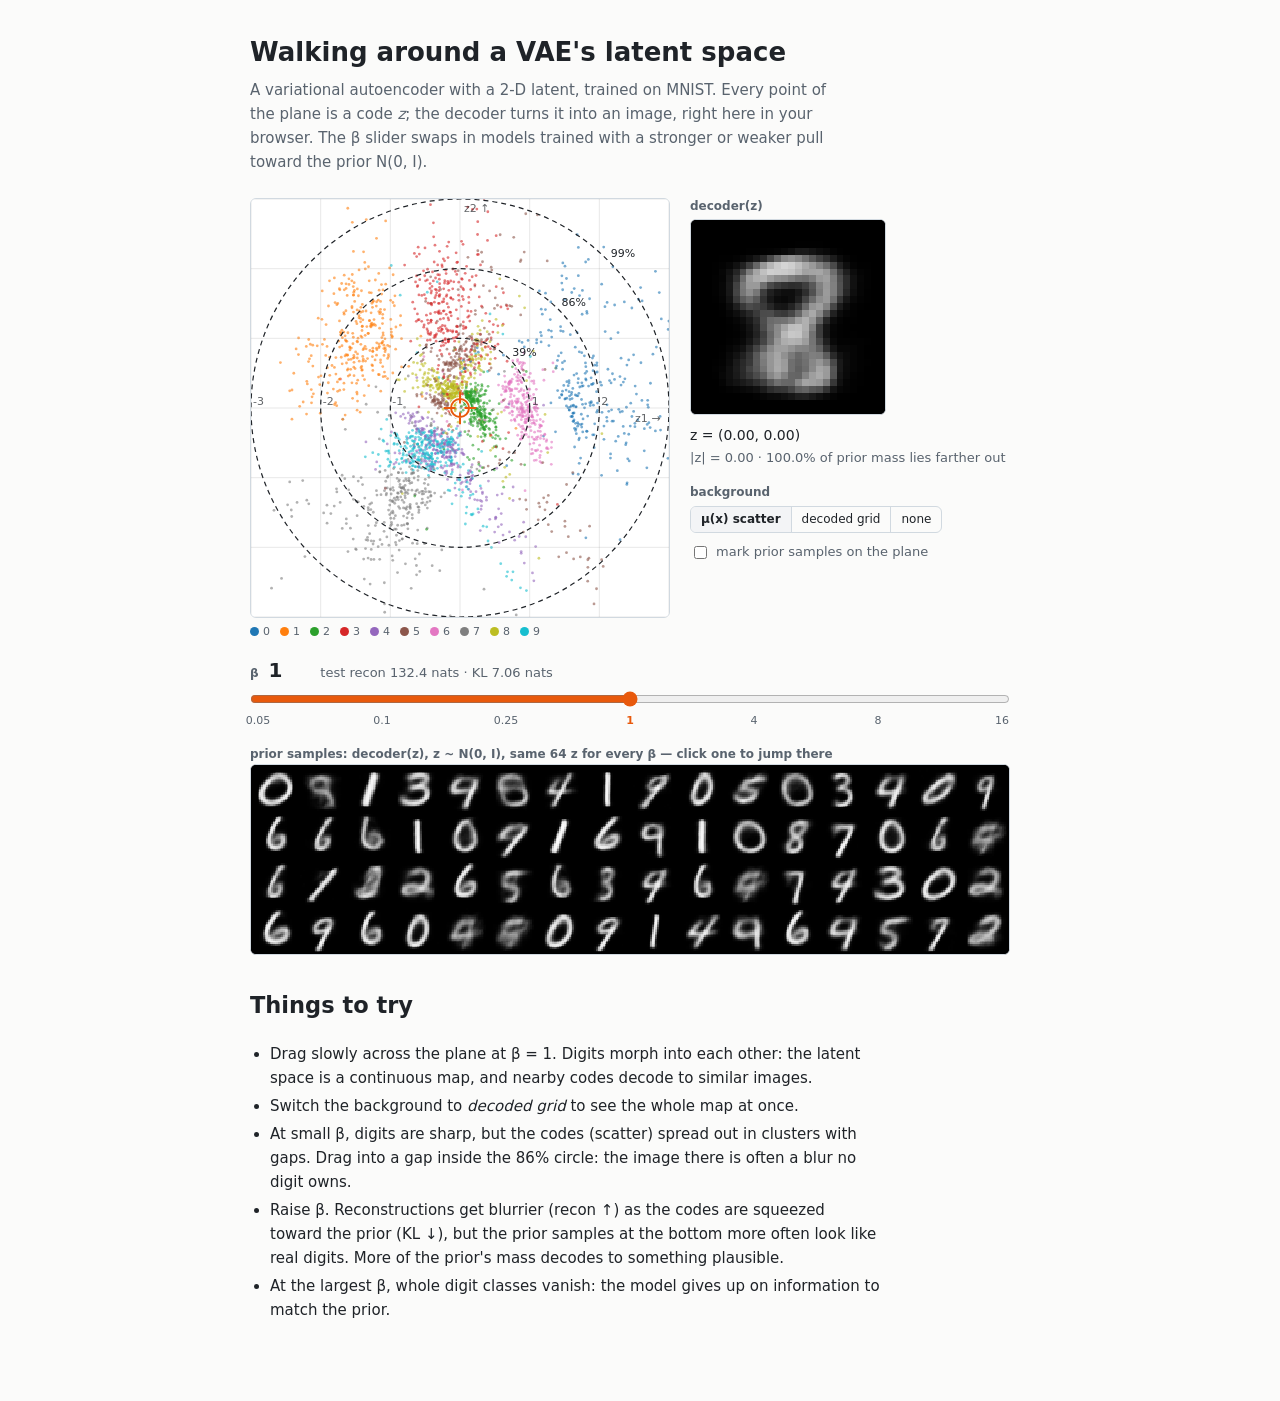
==== docs/index.html @ 3358f4ce "Add vae_demo package, latent-pad widget and static site - vae_demo/: model (optionally beta-conditio" ====
<!doctype html>
<html lang="en">
<head>
<meta charset="utf-8">
<meta name="viewport" content="width=device-width, initial-scale=1">
<title>VAE Latent Pad</title>
<link rel="stylesheet" href="latent_pad.css">
<style>
  /* The widget reads JupyterLab's theme variables; define them for the standalone page. */
  :root {
    --jp-ui-font-color1: #1f2328; --jp-ui-font-color2: #59636e;
    --jp-border-color1: #d1d9e0; --jp-layout-color0: #ffffff; --jp-layout-color2: #f3f4f6;
    --page-bg: #fbfbfa;
    color-scheme: light;
  }
  @media (prefers-color-scheme: dark) {
    :root:not([data-theme="light"]) {
      --jp-ui-font-color1: #e6e6e6; --jp-ui-font-color2: #a0a6ad;
      --jp-border-color1: #3a3f45; --jp-layout-color0: #17191c; --jp-layout-color2: #2a2e33;
      --page-bg: #111214;
      color-scheme: dark;
    }
  }
  :root[data-theme="dark"] {
    --jp-ui-font-color1: #e6e6e6; --jp-ui-font-color2: #a0a6ad;
    --jp-border-color1: #3a3f45; --jp-layout-color0: #17191c; --jp-layout-color2: #2a2e33;
    --page-bg: #111214;
    color-scheme: dark;
  }
  body {
    margin: 0; background: var(--page-bg); color: var(--jp-ui-font-color1);
    font: 15px/1.6 system-ui, -apple-system, "Segoe UI", sans-serif;
  }
  main { max-width: 780px; margin: 0 auto; padding: 32px 16px 64px; }
  h1 { font-size: 26px; margin: 0 0 4px; }
  .lede { color: var(--jp-ui-font-color2); margin: 0 0 24px; max-width: 62ch; }
  ul { padding-left: 20px; max-width: 64ch; }
  li { margin: 4px 0; }
  #pad { margin: 8px 0 32px; min-height: 420px; }
  code { font-size: 0.92em; }
</style>
</head>
<body>
<main>
  <h1>Walking around a VAE's latent space</h1>
  <p class="lede">A variational autoencoder with a 2-D latent, trained on MNIST. Every point
    of the plane is a code <i>z</i>; the decoder turns it into an image, right here in your browser.
    The β slider swaps in models trained with a stronger or weaker pull toward the prior N(0, I).</p>

  <div id="pad">Loading model…</div>

  <h2>Things to try</h2>
  <ul>
    <li>Drag slowly across the plane at β = 1. Digits morph into each other: the latent space is a
      continuous map, and nearby codes decode to similar images.</li>
    <li>Switch the background to <i>decoded grid</i> to see the whole map at once.</li>
    <li>At small β, digits are sharp, but the codes (scatter) spread out in clusters with gaps.
      Drag into a gap inside the 86% circle: the image there is often a blur no digit owns.</li>
    <li>Raise β. Reconstructions get blurrier (recon ↑) as the codes are squeezed toward the prior
      (KL ↓), but the prior samples at the bottom more often look like real digits. More of the
      prior's mass decodes to something plausible.</li>
    <li>At the largest β, whole digit classes vanish: the model gives up on information to match the prior.</li>
  </ul>
</main>
<script type="module">
  import { mount, urlSource } from "./latent_pad.js";
  const el = document.getElementById("pad");
  mount(el, urlSource("./bundle/"), { beta: 1 }).catch((err) => {
    el.textContent = "Could not load the model: " + err.message;
  });
</script>
</body>
</html>
---- docs/latent_pad.css ----
.lp-root {
  --lp-fg: var(--jp-ui-font-color1, #1f2328);
  --lp-muted-fg: var(--jp-ui-font-color2, #59636e);
  --lp-border: var(--jp-border-color1, #d1d9e0);
  --lp-pad-bg: var(--jp-layout-color0, #ffffff);
  --lp-surface: var(--jp-layout-color2, #f3f4f6);
  --lp-grid: rgba(127, 127, 127, 0.18);
  --lp-accent: #e8590c;
  color: var(--lp-fg);
  font: 13px/1.45 system-ui, -apple-system, "Segoe UI", sans-serif;
  max-width: 760px;
  box-sizing: border-box;
}
.lp-root *, .lp-root *::before, .lp-root *::after { box-sizing: border-box; }

.lp-main { display: flex; gap: 20px; flex-wrap: wrap; align-items: flex-start; }
.lp-left { flex: 1 1 320px; max-width: 440px; min-width: 0; }
.lp-right { flex: 1 1 220px; display: flex; flex-direction: column; gap: 4px; min-width: 0; }

.lp-pad {
  display: block; width: 100%; aspect-ratio: 1; touch-action: none; cursor: crosshair;
  border: 1px solid var(--lp-border); border-radius: 6px; background: var(--lp-pad-bg);
}
.lp-pad:focus-visible { outline: 2px solid var(--lp-accent); outline-offset: 2px; }

.lp-out {
  width: 196px; height: 196px; image-rendering: pixelated; background: #000;
  border-radius: 6px; border: 1px solid var(--lp-border);
}
.lp-prior {
  display: block; width: 100%; image-rendering: pixelated; background: #000;
  border-radius: 6px; border: 1px solid var(--lp-border); cursor: pointer;
}

.lp-label { font-size: 12px; font-weight: 600; color: var(--lp-muted-fg); }
.lp-gap { margin-top: 12px; }
.lp-muted { color: var(--lp-muted-fg); }
.lp-z { font-variant-numeric: tabular-nums; font-size: 14px; margin-top: 6px; }

.lp-legend { display: flex; flex-wrap: wrap; gap: 4px 10px; margin-top: 6px; font-size: 11px; color: var(--lp-muted-fg); }
.lp-legend span { display: inline-flex; align-items: center; gap: 4px; }
.lp-legend i { display: inline-block; width: 9px; height: 9px; border-radius: 50%; }

.lp-seg { display: inline-flex; border: 1px solid var(--lp-border); border-radius: 6px; overflow: hidden; align-self: flex-start; }
.lp-seg button {
  font: inherit; font-size: 12px; padding: 4px 10px; border: 0; background: transparent;
  color: var(--lp-fg); cursor: pointer;
}
.lp-seg button + button { border-left: 1px solid var(--lp-border); }
.lp-seg button.lp-on { background: var(--lp-surface); font-weight: 600; }
.lp-check { display: flex; align-items: center; gap: 6px; margin-top: 6px; color: var(--lp-muted-fg); cursor: pointer; }

.lp-beta { margin-top: 16px; }
.lp-beta-head { display: flex; align-items: baseline; gap: 10px; flex-wrap: wrap; }
.lp-beta-value { font-size: 20px; font-weight: 600; font-variant-numeric: tabular-nums; min-width: 3ch; }
.lp-slider { width: 100%; margin: 6px 0 0; accent-color: var(--lp-accent); }
.lp-ticks { position: relative; height: 22px; margin: 0 8px; }
.lp-ticks button {
  position: absolute; transform: translateX(-50%); font: inherit; font-size: 11px; padding: 1px 3px;
  border: 0; background: none; color: var(--lp-muted-fg); cursor: pointer; font-variant-numeric: tabular-nums;
}
.lp-ticks button.lp-on { color: var(--lp-accent); font-weight: 700; }

.lp-status { color: #c92a2a; font-size: 12px; min-height: 0; }
.lp-status:empty { display: none; }
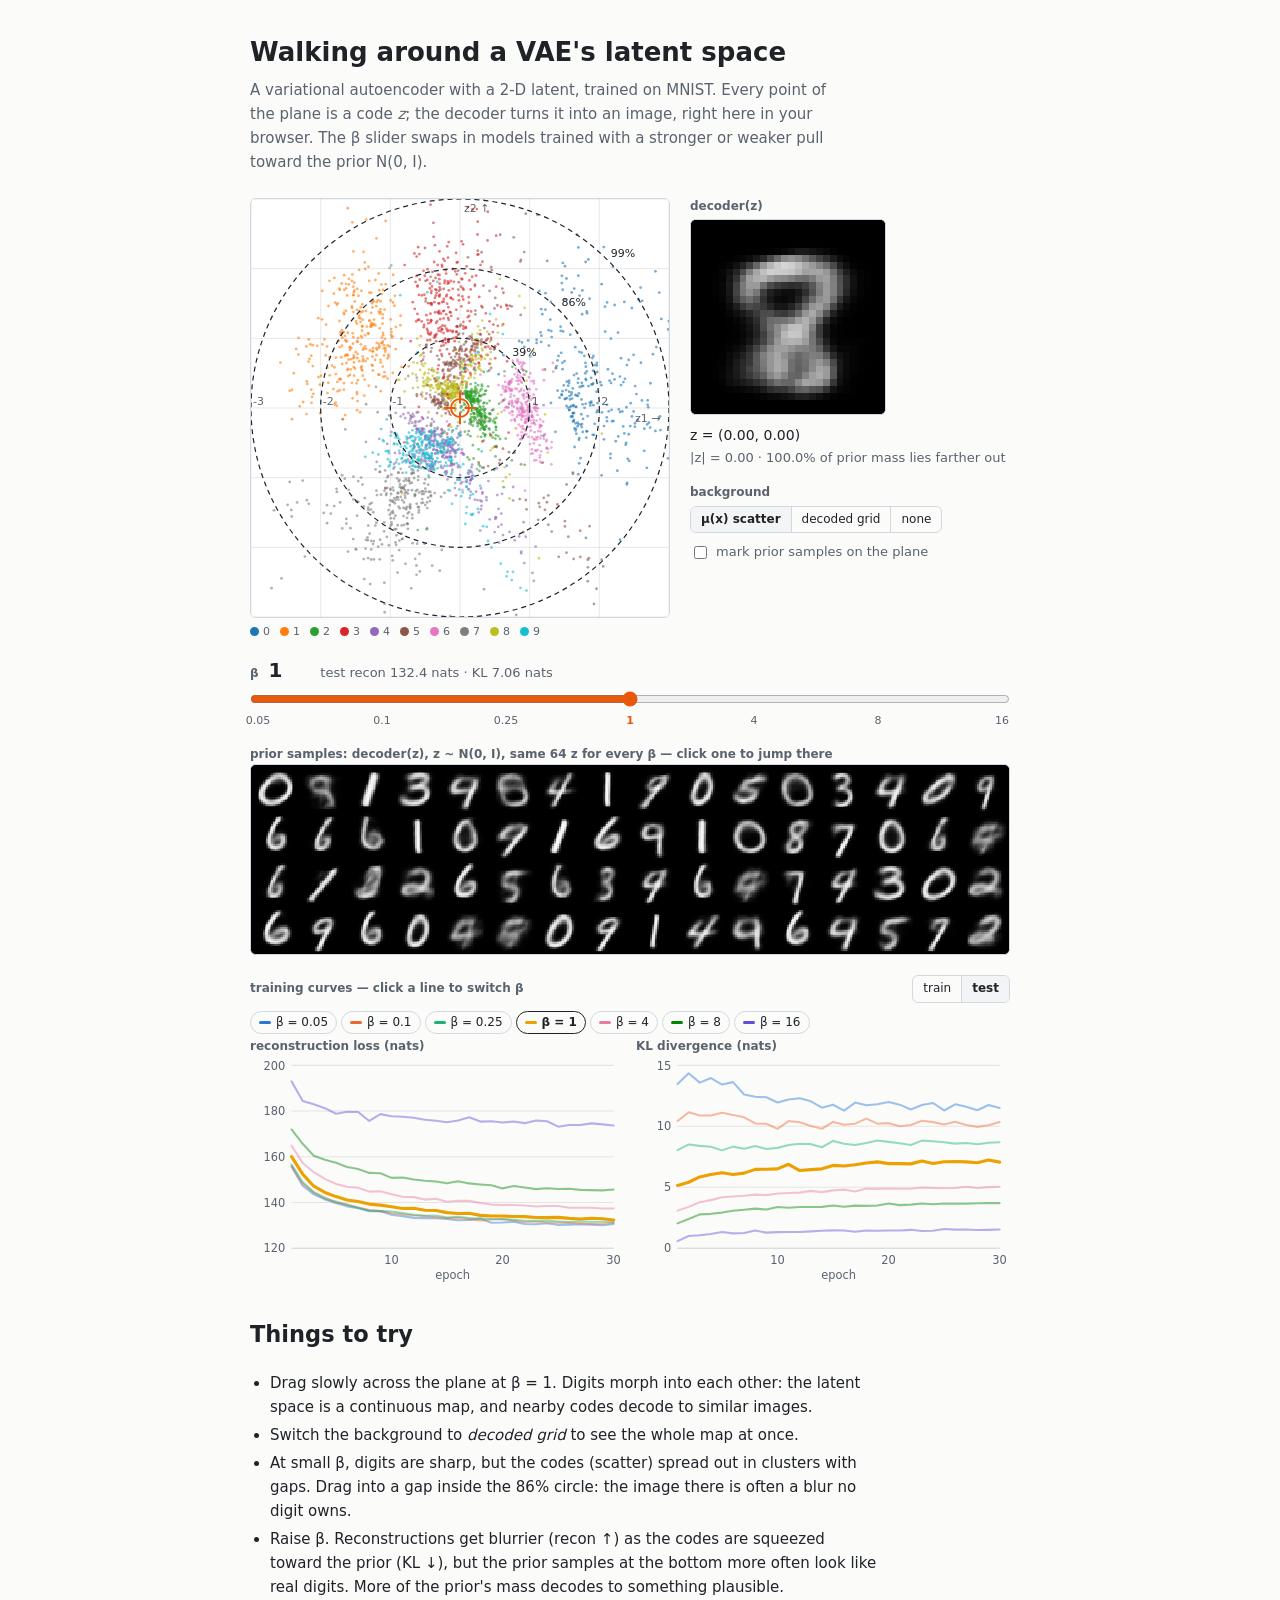
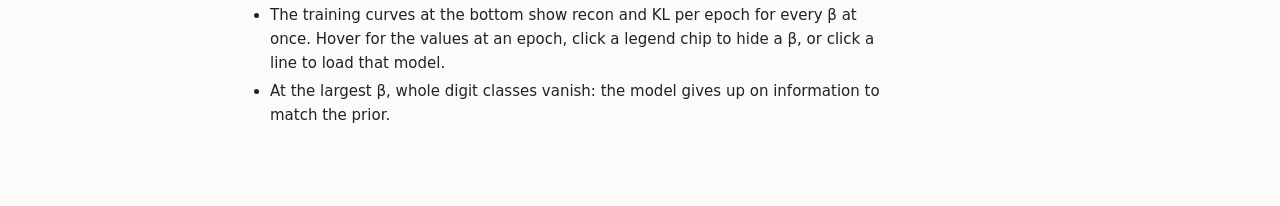
==== commit bddc6069: "feat: added loss curve for all runs" ====
--- a/docs/index.html
+++ b/docs/index.html
@@ -59,6 +59,8 @@
     <li>Raise β. Reconstructions get blurrier (recon ↑) as the codes are squeezed toward the prior
       (KL ↓), but the prior samples at the bottom more often look like real digits. More of the
       prior's mass decodes to something plausible.</li>
+    <li>The training curves at the bottom show recon and KL per epoch for every β at once. Hover for
+      the values at an epoch, click a legend chip to hide a β, or click a line to load that model.</li>
     <li>At the largest β, whole digit classes vanish: the model gives up on information to match the prior.</li>
   </ul>
 </main>
--- a/docs/latent_pad.css
+++ b/docs/latent_pad.css
@@ -61,5 +61,37 @@
 }
 .lp-ticks button.lp-on { color: var(--lp-accent); font-weight: 700; }
 
+.lp-curves { position: relative; margin-top: 20px; }
+.lp-curves-head { display: flex; align-items: center; justify-content: space-between; gap: 10px; flex-wrap: wrap; }
+.lp-curve-legend { display: flex; flex-wrap: wrap; gap: 4px; margin: 8px 0 4px; }
+.lp-curve-legend button {
+  display: inline-flex; align-items: center; gap: 5px; font: inherit; font-size: 12px; padding: 2px 8px;
+  border: 1px solid var(--lp-border); border-radius: 999px; background: transparent; color: var(--lp-fg);
+  cursor: pointer; font-variant-numeric: tabular-nums;
+}
+.lp-curve-legend button.lp-on { font-weight: 700; border-color: var(--lp-fg); }
+.lp-curve-legend button.lp-off { color: var(--lp-muted-fg); text-decoration: line-through; }
+.lp-curve-legend button.lp-off i { opacity: 0.25; }
+.lp-curve-legend i, .lp-tip i { display: inline-block; width: 12px; height: 3px; border-radius: 2px; }
+.lp-charts { display: flex; flex-wrap: wrap; gap: 12px; }
+.lp-fig { flex: 1 1 280px; margin: 0; min-width: 0; }
+.lp-chart { display: block; width: 100%; height: auto; cursor: crosshair; touch-action: pan-y; }
+.lp-chart text { fill: var(--lp-muted-fg); font-size: 11px; font-variant-numeric: tabular-nums; }
+.lp-chart .lp-grid { stroke: var(--lp-grid); stroke-width: 1; }
+.lp-chart .lp-axis { stroke: var(--lp-border); stroke-width: 1; }
+.lp-chart .lp-cross { stroke: var(--lp-muted-fg); stroke-width: 1; stroke-dasharray: 3 3; }
+.lp-chart .lp-dot { stroke: var(--lp-pad-bg); stroke-width: 2; }
+.lp-tip {
+  display: none; position: absolute; z-index: 2; pointer-events: none; padding: 6px 8px;
+  background: var(--lp-pad-bg); border: 1px solid var(--lp-border); border-radius: 6px;
+  box-shadow: 0 2px 8px rgba(0, 0, 0, 0.15); font-size: 12px; white-space: nowrap;
+}
+.lp-tip table { border-collapse: collapse; margin-top: 2px; }
+.lp-tip th { font-weight: 600; color: var(--lp-muted-fg); text-align: right; padding: 0 0 0 10px; }
+.lp-tip td { padding: 1px 0 1px 10px; text-align: right; font-weight: 600; font-variant-numeric: tabular-nums; }
+.lp-tip td:first-child { padding-left: 0; text-align: left; font-weight: 400; color: var(--lp-muted-fg); }
+.lp-tip td:first-child i { margin-right: 6px; vertical-align: middle; }
+.lp-tip tr.lp-on td:first-child { color: var(--lp-fg); font-weight: 700; }
+
 .lp-status { color: #c92a2a; font-size: 12px; min-height: 0; }
 .lp-status:empty { display: none; }
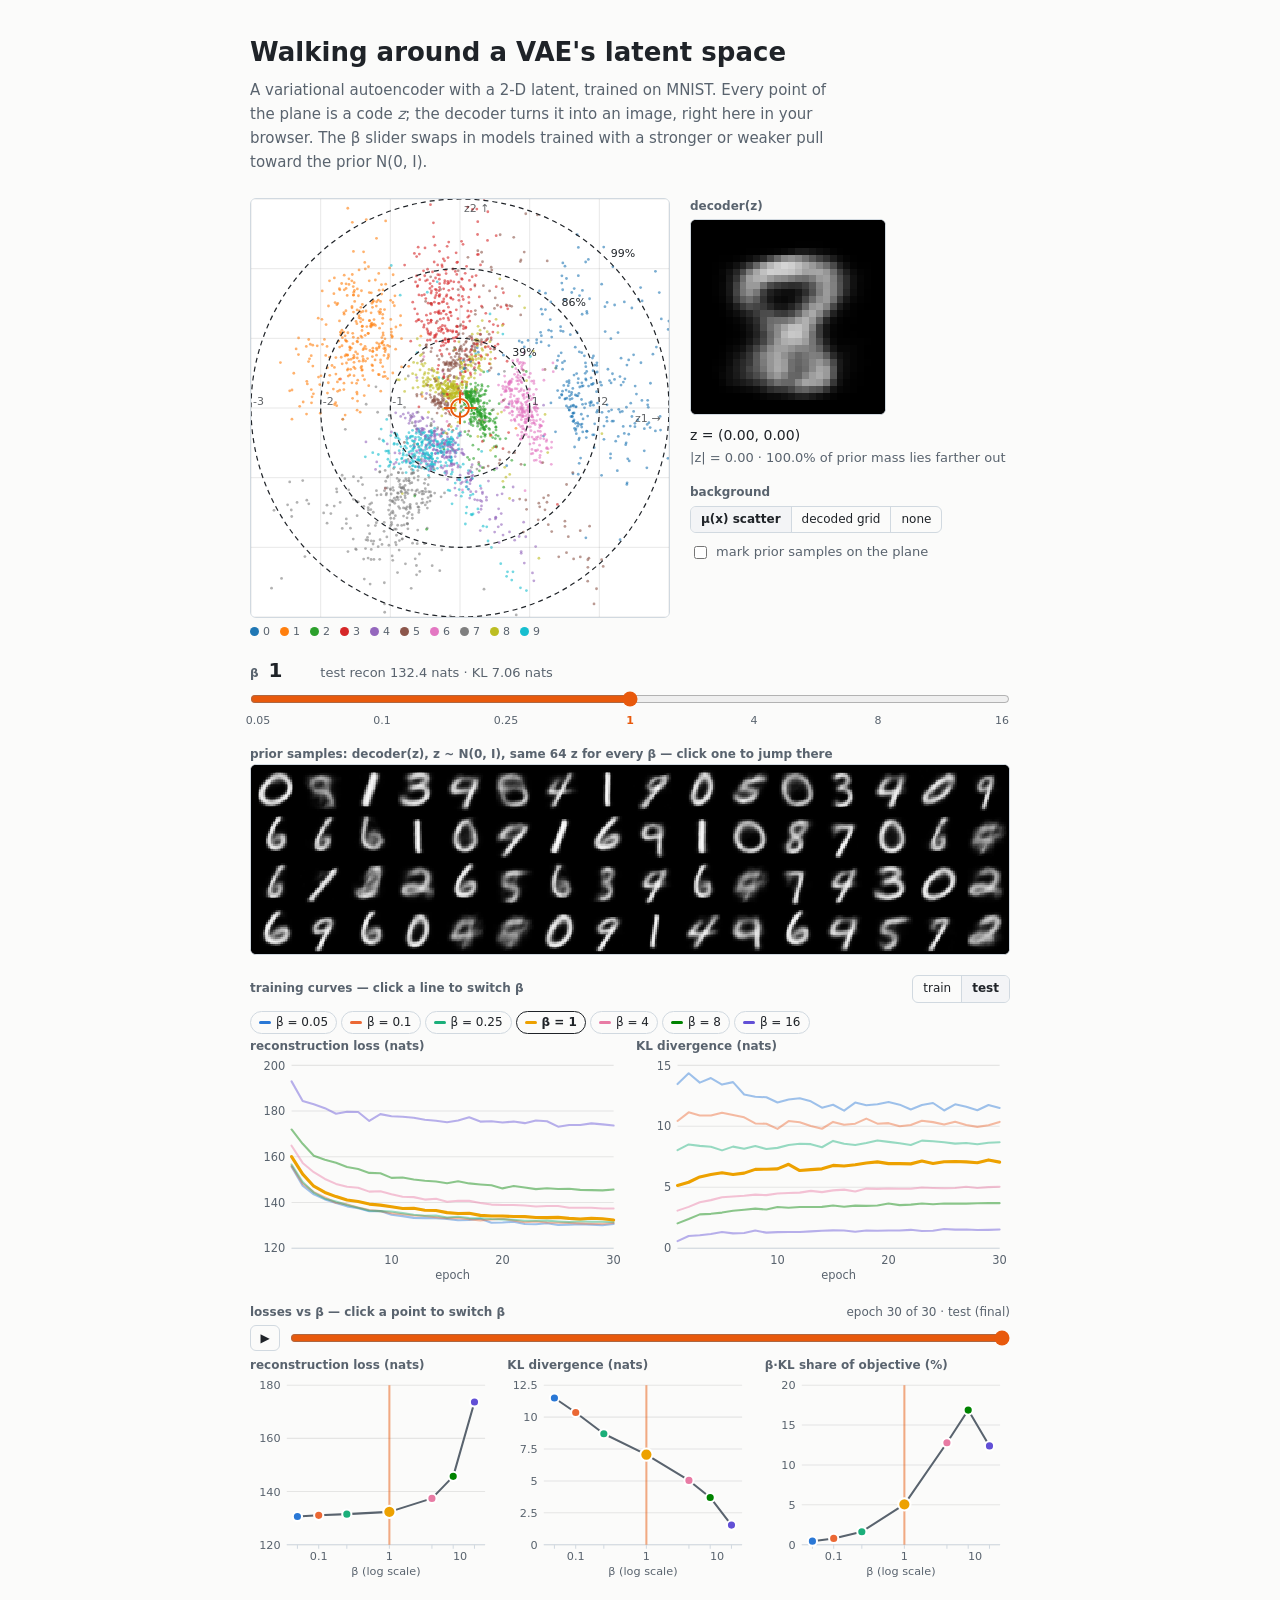
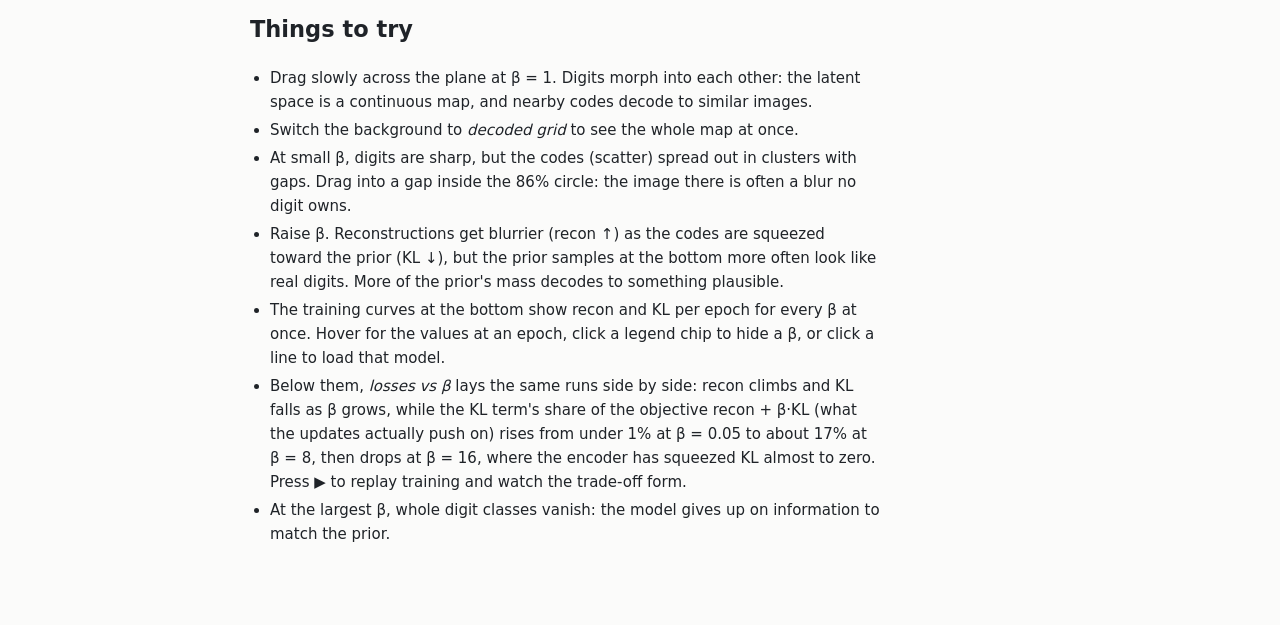
==== commit 51643a06: "feat: added losses v.s. beta visualization" ====
--- a/docs/index.html
+++ b/docs/index.html
@@ -61,6 +61,10 @@
       prior's mass decodes to something plausible.</li>
     <li>The training curves at the bottom show recon and KL per epoch for every β at once. Hover for
       the values at an epoch, click a legend chip to hide a β, or click a line to load that model.</li>
+    <li>Below them, <i>losses vs β</i> lays the same runs side by side: recon climbs and KL falls as β
+      grows, while the KL term's share of the objective recon + β·KL (what the updates actually push on)
+      rises from under 1% at β = 0.05 to about 17% at β = 8, then drops at β = 16, where the encoder has
+      squeezed KL almost to zero. Press ▶ to replay training and watch the trade-off form.</li>
     <li>At the largest β, whole digit classes vanish: the model gives up on information to match the prior.</li>
   </ul>
 </main>
--- a/docs/latent_pad.css
+++ b/docs/latent_pad.css
@@ -81,6 +81,19 @@
 .lp-chart .lp-axis { stroke: var(--lp-border); stroke-width: 1; }
 .lp-chart .lp-cross { stroke: var(--lp-muted-fg); stroke-width: 1; stroke-dasharray: 3 3; }
 .lp-chart .lp-dot { stroke: var(--lp-pad-bg); stroke-width: 2; }
+.lp-fig-sm { flex: 1 1 200px; max-width: 380px; }
+.lp-bhead { margin-top: 20px; }
+.lp-bcap { font-size: 12px; font-variant-numeric: tabular-nums; }
+.lp-bctl { display: flex; align-items: center; gap: 10px; margin: 4px 0 6px; }
+.lp-bctl .lp-slider { margin: 0; }
+.lp-play {
+  flex: none; width: 30px; height: 26px; font: inherit; font-size: 12px; line-height: 1; padding: 0;
+  border: 1px solid var(--lp-border); border-radius: 6px; background: transparent; color: var(--lp-fg); cursor: pointer;
+}
+.lp-play:hover { background: var(--lp-surface); }
+.lp-chart .lp-bline { stroke: var(--lp-muted-fg); stroke-width: 2; stroke-linejoin: round; }
+.lp-chart .lp-ghost { stroke: var(--lp-muted-fg); stroke-width: 1.5; stroke-dasharray: 4 3; opacity: 0.6; }
+.lp-chart .lp-curmark { stroke: var(--lp-accent); stroke-width: 2; opacity: 0.5; }
 .lp-tip {
   display: none; position: absolute; z-index: 2; pointer-events: none; padding: 6px 8px;
   background: var(--lp-pad-bg); border: 1px solid var(--lp-border); border-radius: 6px;
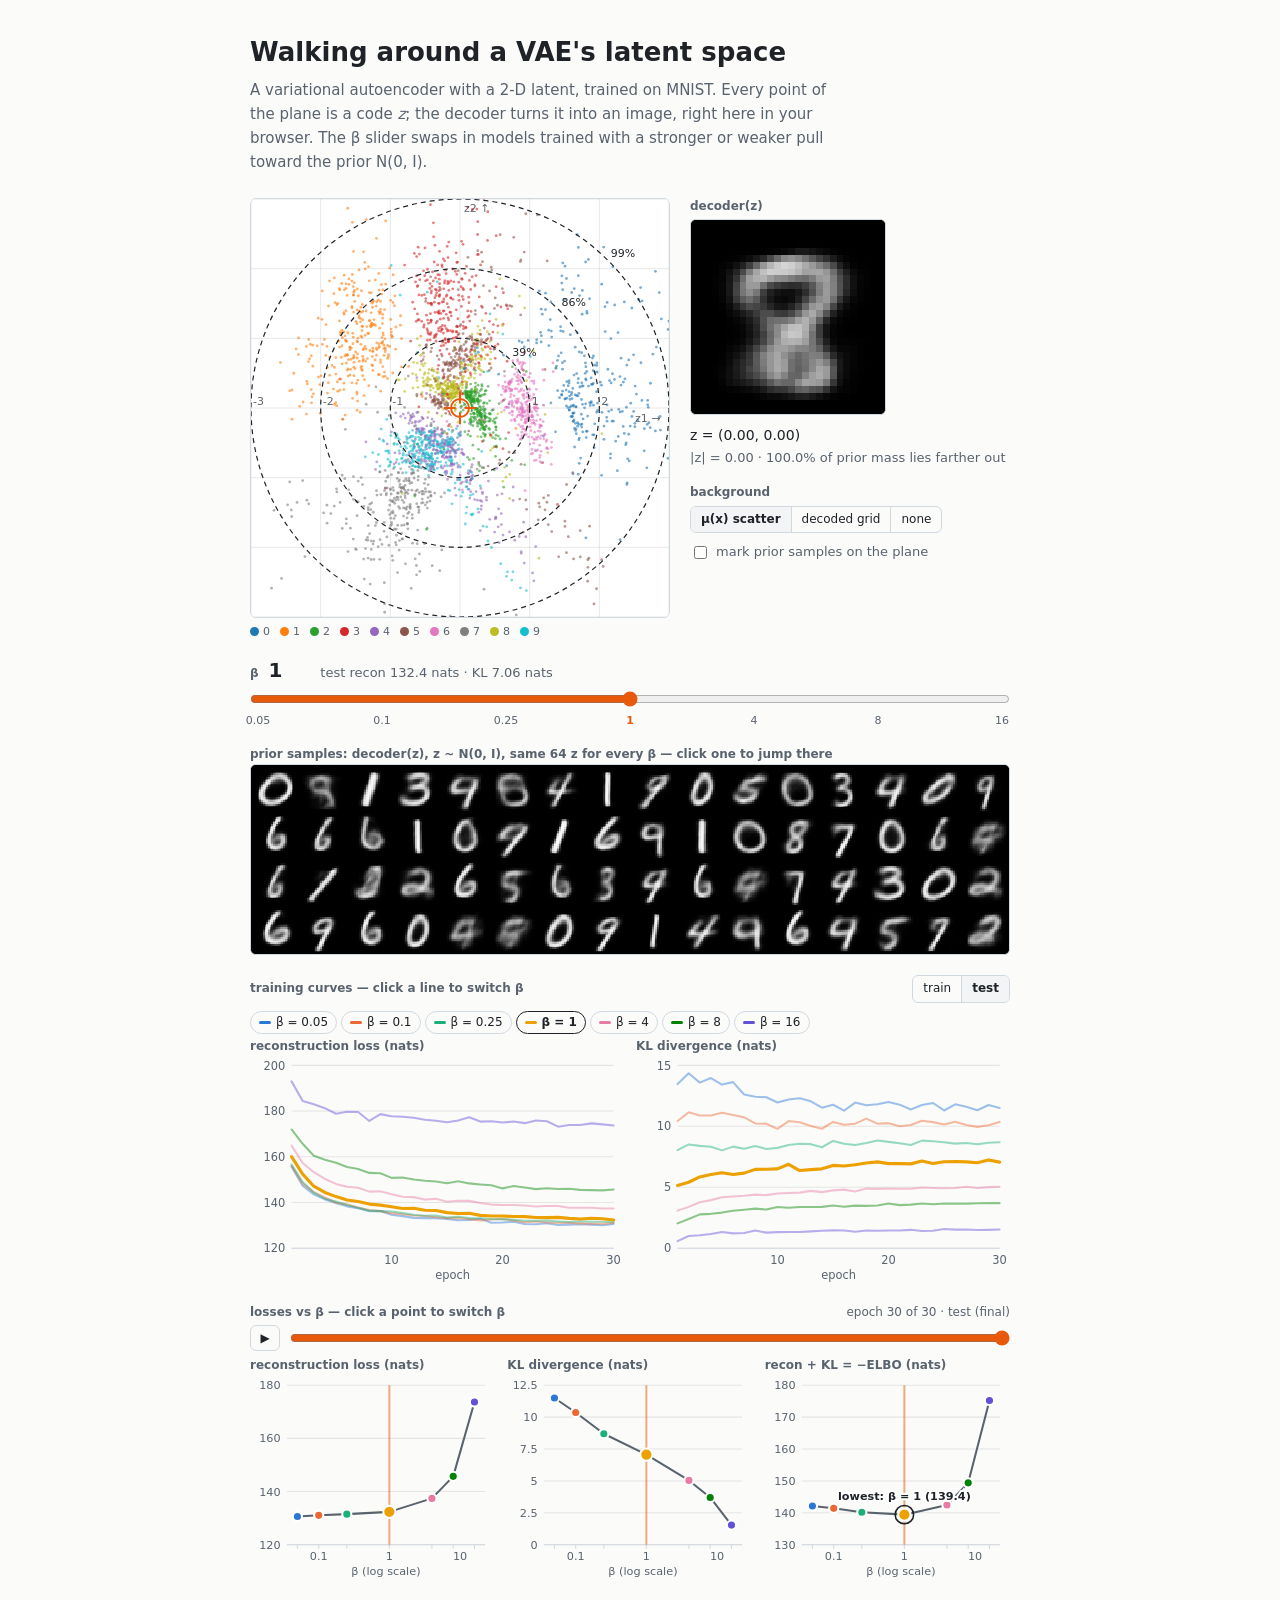
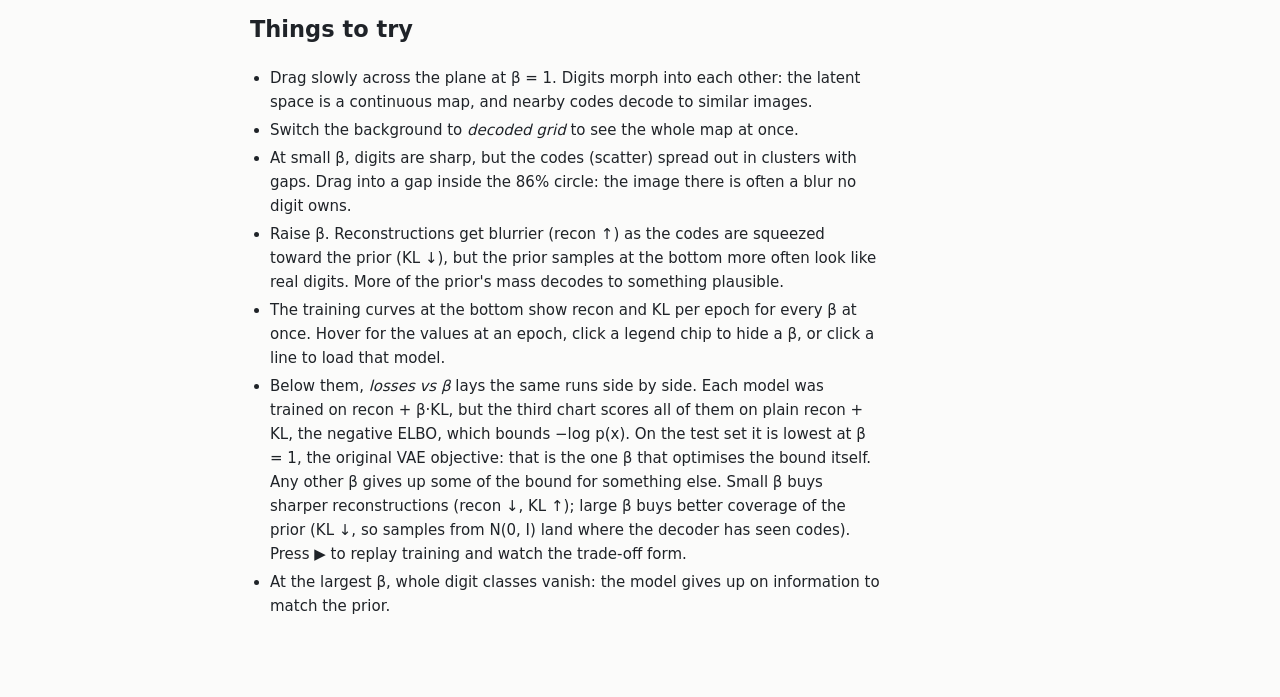
==== commit 01228f68: "feat: change part of visualization to total loss vs beta" ====
--- a/docs/index.html
+++ b/docs/index.html
@@ -61,10 +61,13 @@
       prior's mass decodes to something plausible.</li>
     <li>The training curves at the bottom show recon and KL per epoch for every β at once. Hover for
       the values at an epoch, click a legend chip to hide a β, or click a line to load that model.</li>
-    <li>Below them, <i>losses vs β</i> lays the same runs side by side: recon climbs and KL falls as β
-      grows, while the KL term's share of the objective recon + β·KL (what the updates actually push on)
-      rises from under 1% at β = 0.05 to about 17% at β = 8, then drops at β = 16, where the encoder has
-      squeezed KL almost to zero. Press ▶ to replay training and watch the trade-off form.</li>
+    <li>Below them, <i>losses vs β</i> lays the same runs side by side. Each model was trained on
+      recon + β·KL, but the third chart scores all of them on plain recon + KL, the negative ELBO,
+      which bounds −log p(x). On the test set it is lowest at β = 1, the original VAE objective:
+      that is the one β that optimises the bound itself. Any other β gives up some of the bound for
+      something else. Small β buys sharper reconstructions (recon ↓, KL ↑); large β buys better
+      coverage of the prior (KL ↓, so samples from N(0, I) land where the decoder has seen codes).
+      Press ▶ to replay training and watch the trade-off form.</li>
     <li>At the largest β, whole digit classes vanish: the model gives up on information to match the prior.</li>
   </ul>
 </main>
--- a/docs/latent_pad.css
+++ b/docs/latent_pad.css
@@ -93,6 +93,10 @@
 .lp-play:hover { background: var(--lp-surface); }
 .lp-chart .lp-bline { stroke: var(--lp-muted-fg); stroke-width: 2; stroke-linejoin: round; }
 .lp-chart .lp-ghost { stroke: var(--lp-muted-fg); stroke-width: 1.5; stroke-dasharray: 4 3; opacity: 0.6; }
+.lp-chart .lp-best { fill: none; stroke: var(--lp-fg); stroke-width: 1.5; }
+.lp-chart text.lp-best-label {
+  fill: var(--lp-fg); font-weight: 600; stroke: var(--lp-pad-bg); stroke-width: 4px; paint-order: stroke;
+}
 .lp-chart .lp-curmark { stroke: var(--lp-accent); stroke-width: 2; opacity: 0.5; }
 .lp-tip {
   display: none; position: absolute; z-index: 2; pointer-events: none; padding: 6px 8px;
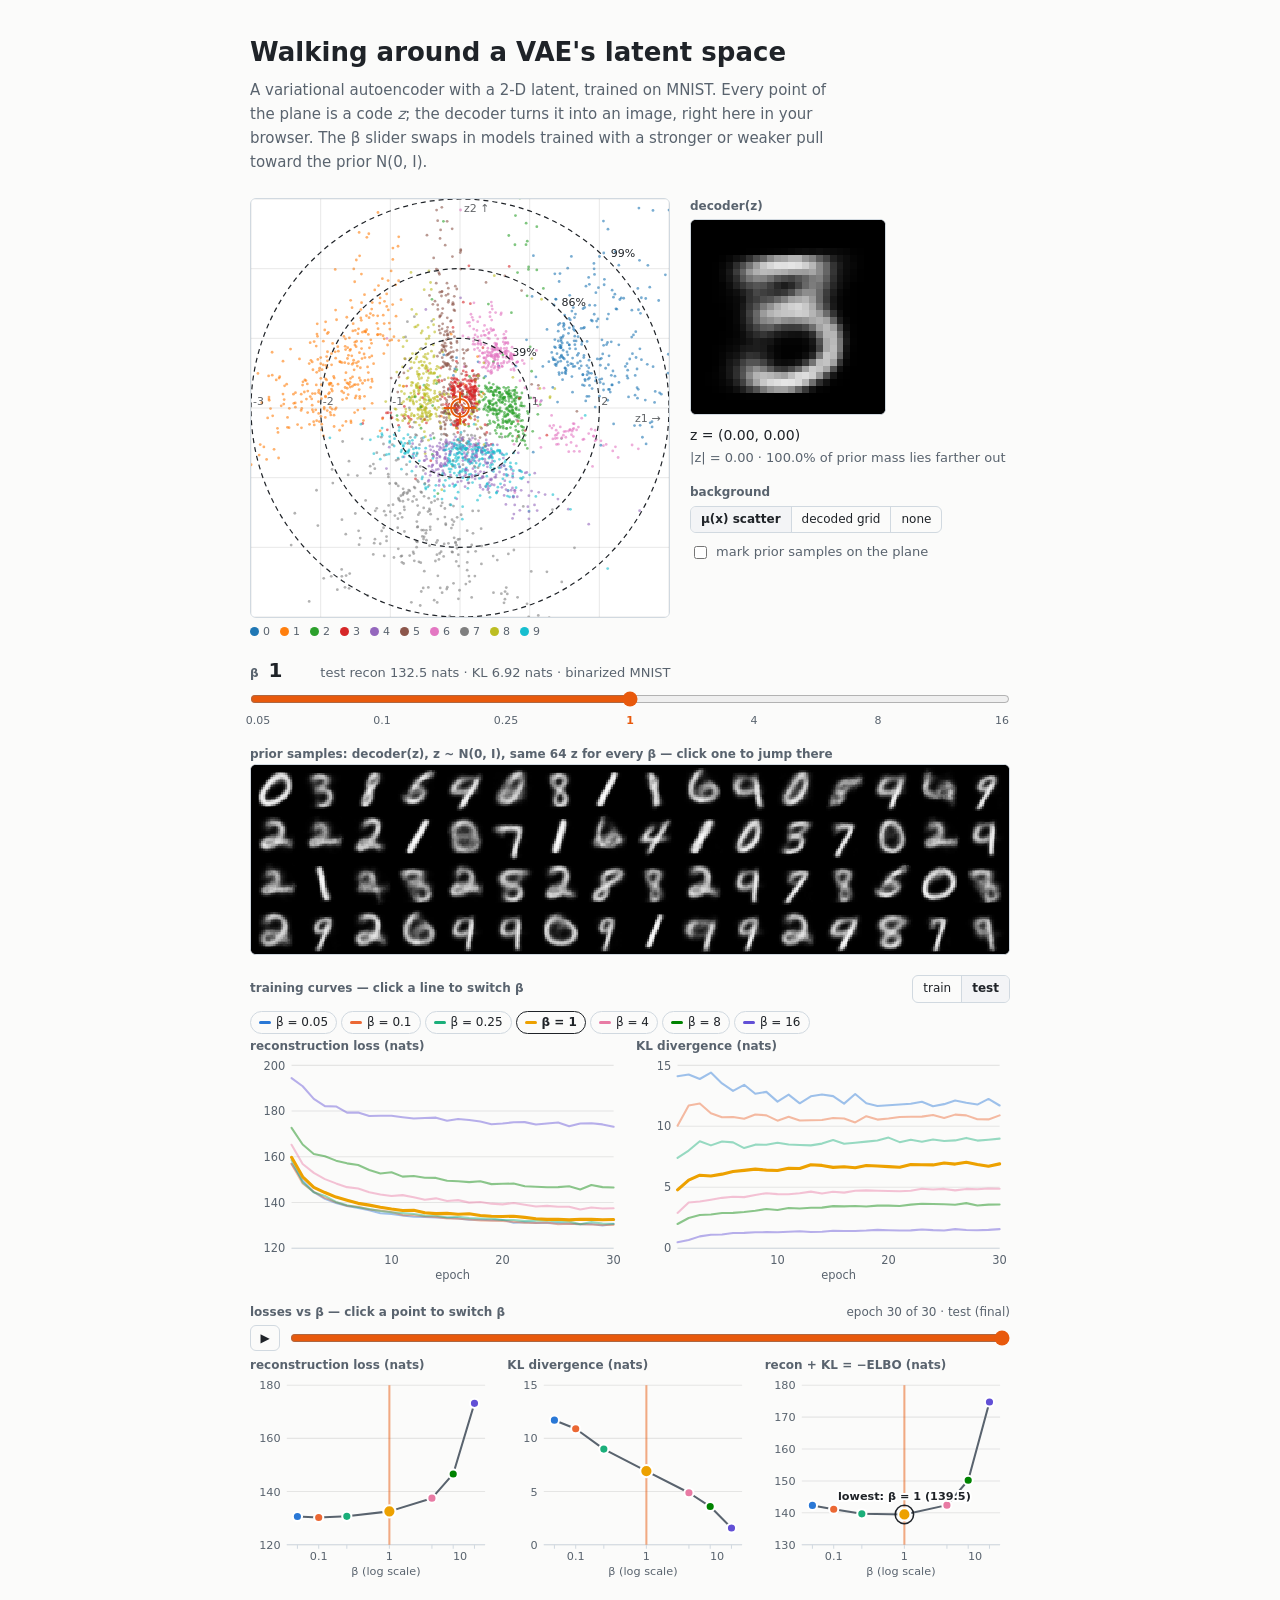
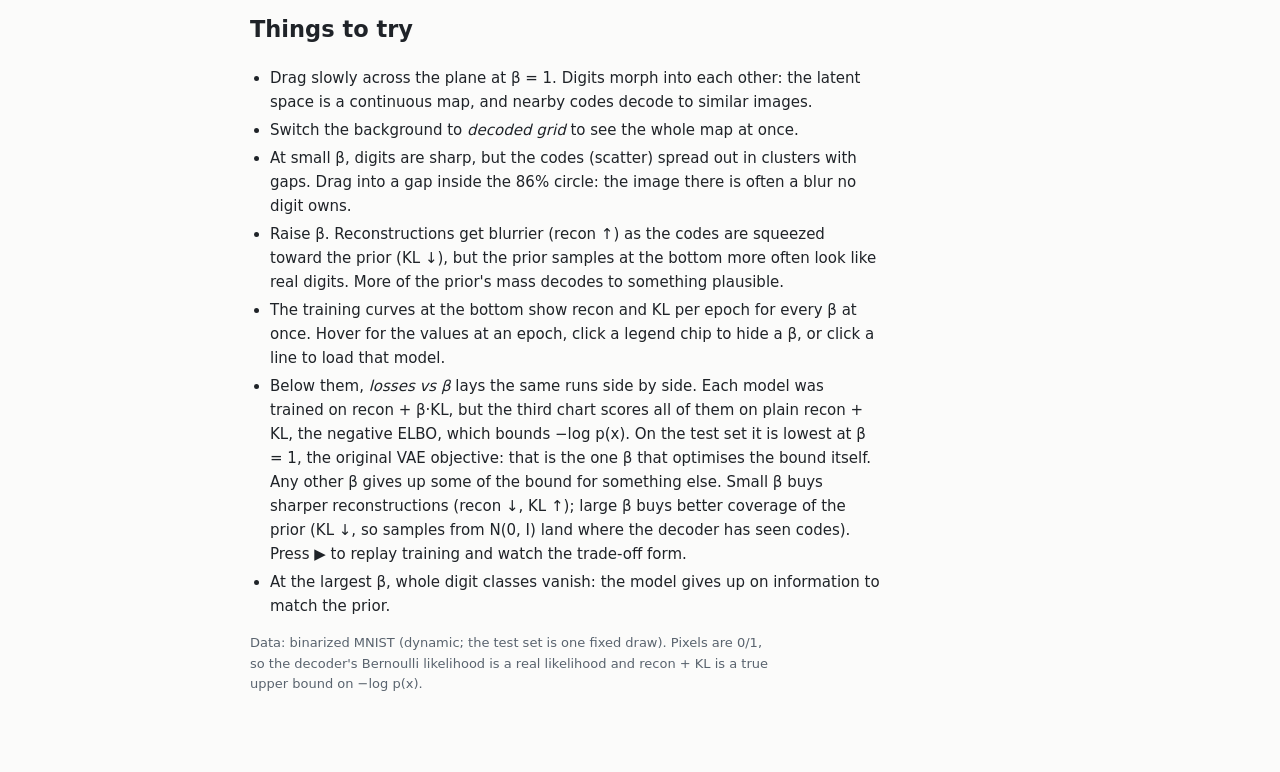
==== commit 6df284de: "feat: train on dynamically binarized MNIST Add a --binarize option (none | dynamic | static). Dynami" ====
--- a/docs/index.html
+++ b/docs/index.html
@@ -37,6 +37,7 @@
   ul { padding-left: 20px; max-width: 64ch; }
   li { margin: 4px 0; }
   #pad { margin: 8px 0 32px; min-height: 420px; }
+  .note { color: var(--jp-ui-font-color2); font-size: 13px; max-width: 64ch; }
   code { font-size: 0.92em; }
 </style>
 </head>
@@ -70,9 +71,20 @@
       Press ▶ to replay training and watch the trade-off form.</li>
     <li>At the largest β, whole digit classes vanish: the model gives up on information to match the prior.</li>
   </ul>
+  <p class="note" id="data-note"></p>
 </main>
 <script type="module">
   import { mount, urlSource } from "./latent_pad.js";
+  // what "recon" means depends on how the pixels were prepared; say so from the bundle itself
+  fetch("./bundle/manifest.json").then((r) => r.json()).then((m) => {
+    const binarized = m.binarize && m.binarize !== "none";
+    document.getElementById("data-note").textContent = binarized
+      ? "Data: binarized MNIST (" + m.binarize + "; the test set is one fixed draw). Pixels are 0/1, so the " +
+        "decoder's Bernoulli likelihood is a real likelihood and recon + KL is a true upper bound on −log p(x)."
+      : "Data: grayscale MNIST. Pixels lie in [0, 1] rather than {0, 1}, so recon carries a constant floor " +
+        "(the pixels' own entropy) and recon + KL is not strictly a bound on −log p(x). The floor is the same " +
+        "for every β, so comparing β's against each other still holds.";
+  }).catch(() => {});
   const el = document.getElementById("pad");
   mount(el, urlSource("./bundle/"), { beta: 1 }).catch((err) => {
     el.textContent = "Could not load the model: " + err.message;
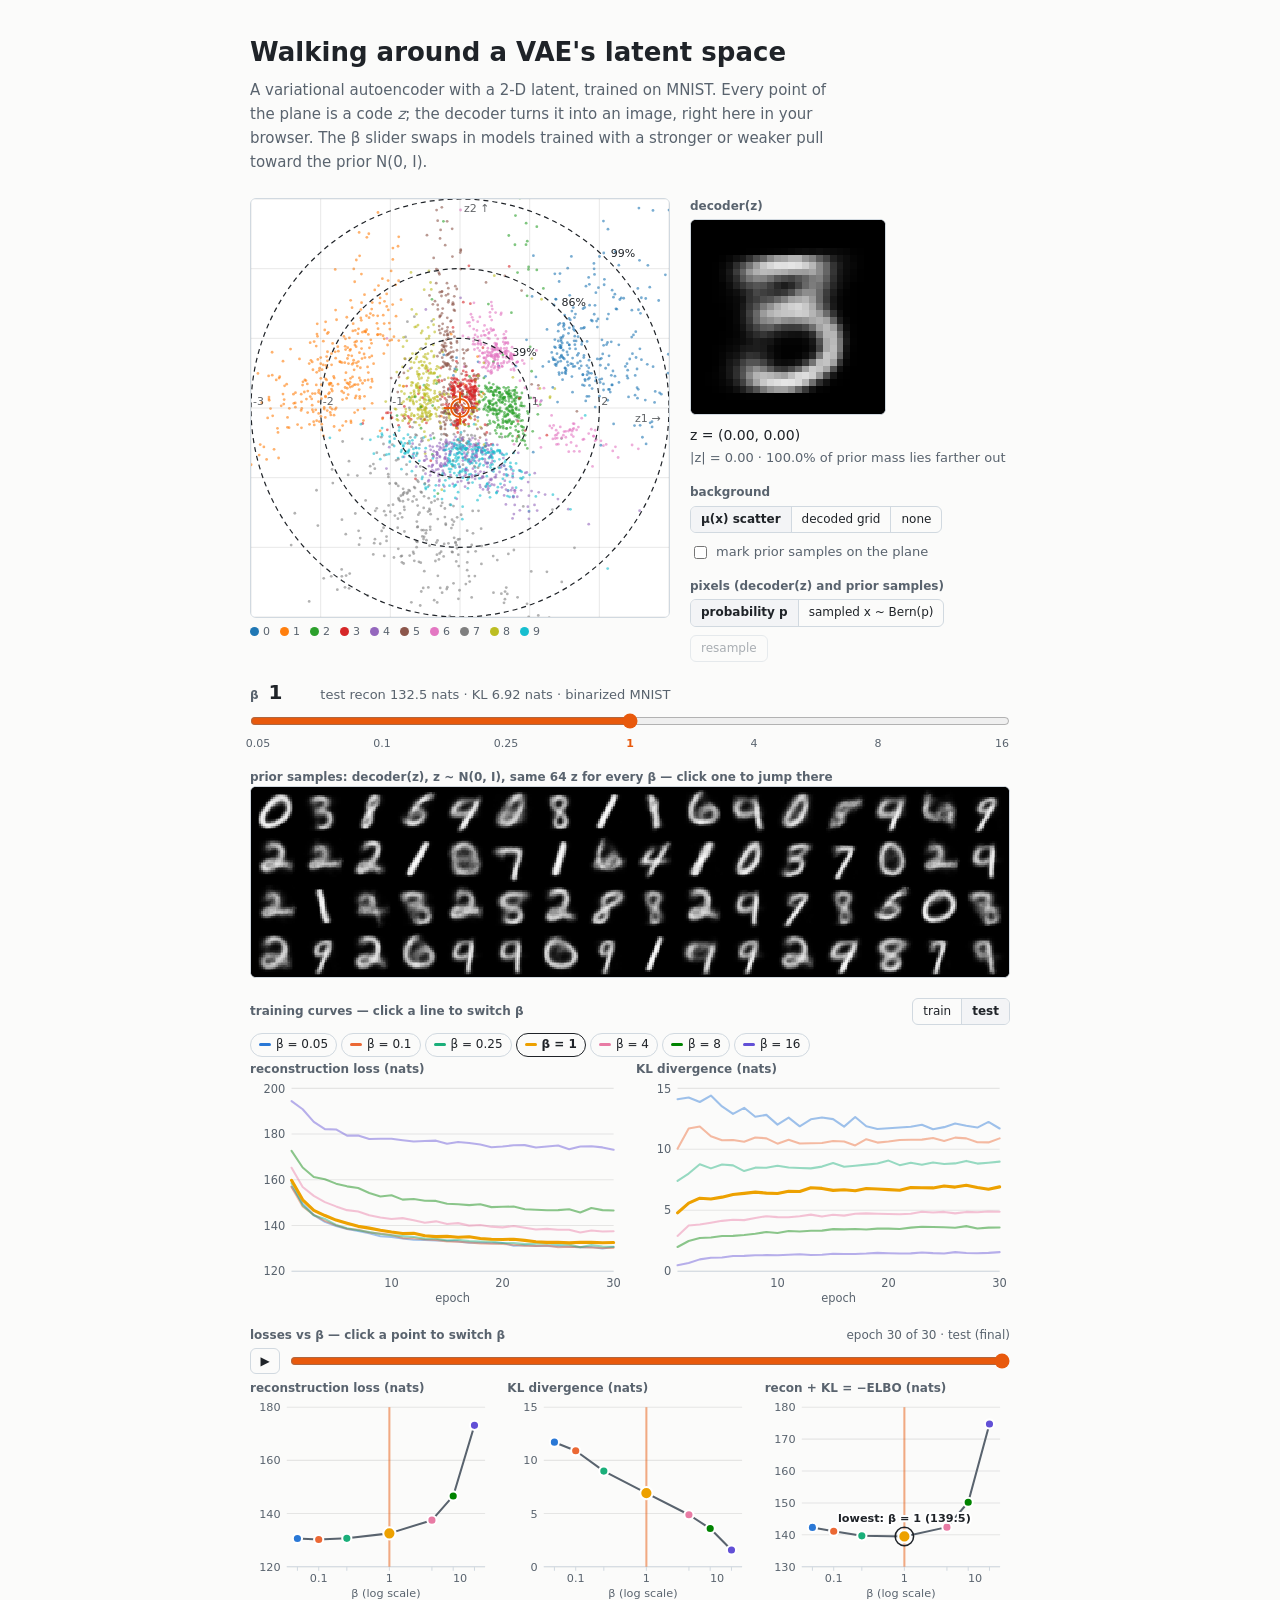
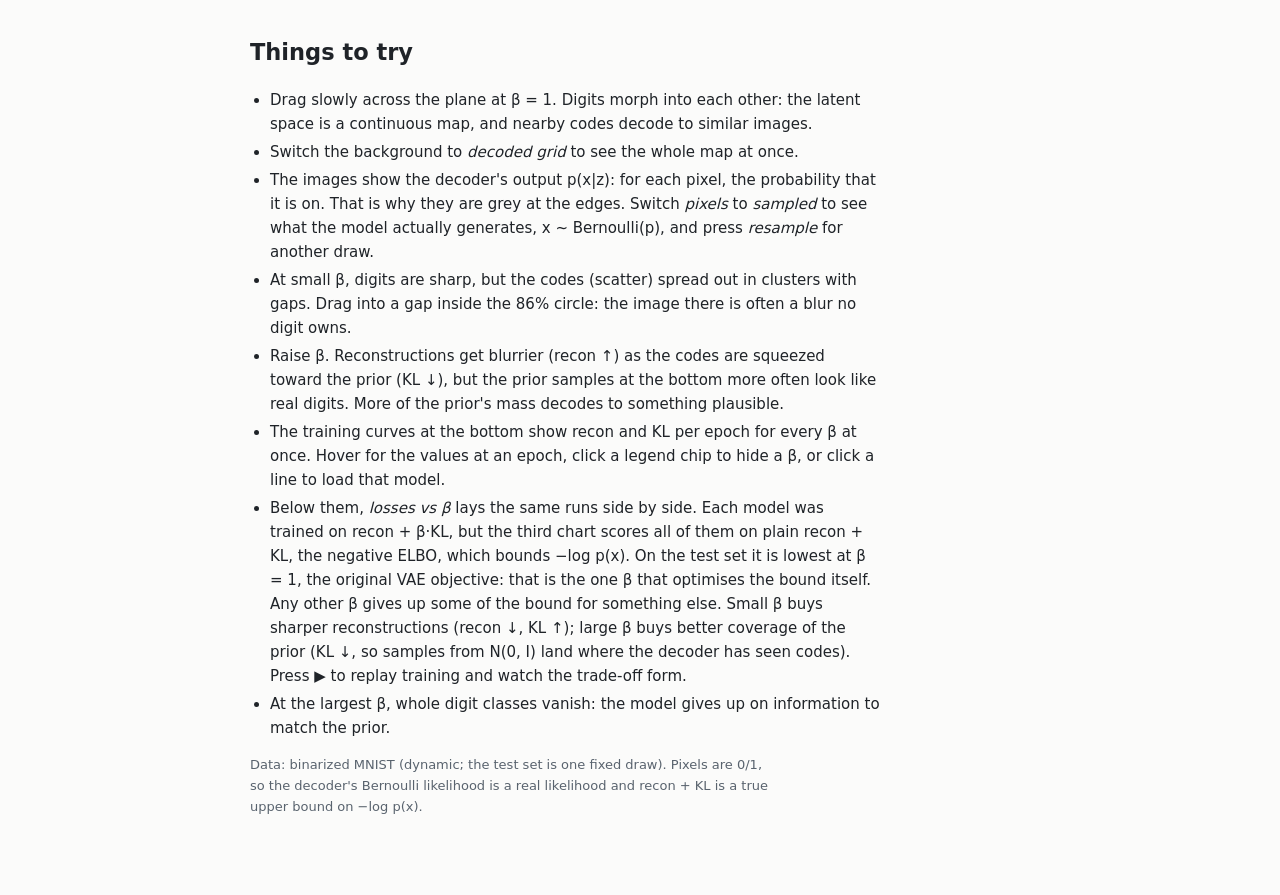
==== commit 59038b69: "feat: toggle between pixel probabilities and Bernoulli samples The pad drew the decoder's p(x|z), wh" ====
--- a/docs/index.html
+++ b/docs/index.html
@@ -55,6 +55,9 @@
     <li>Drag slowly across the plane at β = 1. Digits morph into each other: the latent space is a
       continuous map, and nearby codes decode to similar images.</li>
     <li>Switch the background to <i>decoded grid</i> to see the whole map at once.</li>
+    <li>The images show the decoder's output p(x|z): for each pixel, the probability that it is on.
+      That is why they are grey at the edges. Switch <i>pixels</i> to <i>sampled</i> to see what the
+      model actually generates, x ~ Bernoulli(p), and press <i>resample</i> for another draw.</li>
     <li>At small β, digits are sharp, but the codes (scatter) spread out in clusters with gaps.
       Drag into a gap inside the 86% circle: the image there is often a blur no digit owns.</li>
     <li>Raise β. Reconstructions get blurrier (recon ↑) as the codes are squeezed toward the prior
--- a/docs/latent_pad.css
+++ b/docs/latent_pad.css
@@ -48,6 +48,13 @@
 }
 .lp-seg button + button { border-left: 1px solid var(--lp-border); }
 .lp-seg button.lp-on { background: var(--lp-surface); font-weight: 600; }
+.lp-row { display: flex; align-items: center; gap: 8px; flex-wrap: wrap; }
+.lp-btn {
+  font: inherit; font-size: 12px; padding: 4px 10px; border: 1px solid var(--lp-border); border-radius: 6px;
+  background: transparent; color: var(--lp-fg); cursor: pointer;
+}
+.lp-btn:hover:not(:disabled) { background: var(--lp-surface); }
+.lp-btn:disabled { color: var(--lp-muted-fg); opacity: 0.5; cursor: default; }
 .lp-check { display: flex; align-items: center; gap: 6px; margin-top: 6px; color: var(--lp-muted-fg); cursor: pointer; }
 
 .lp-beta { margin-top: 16px; }
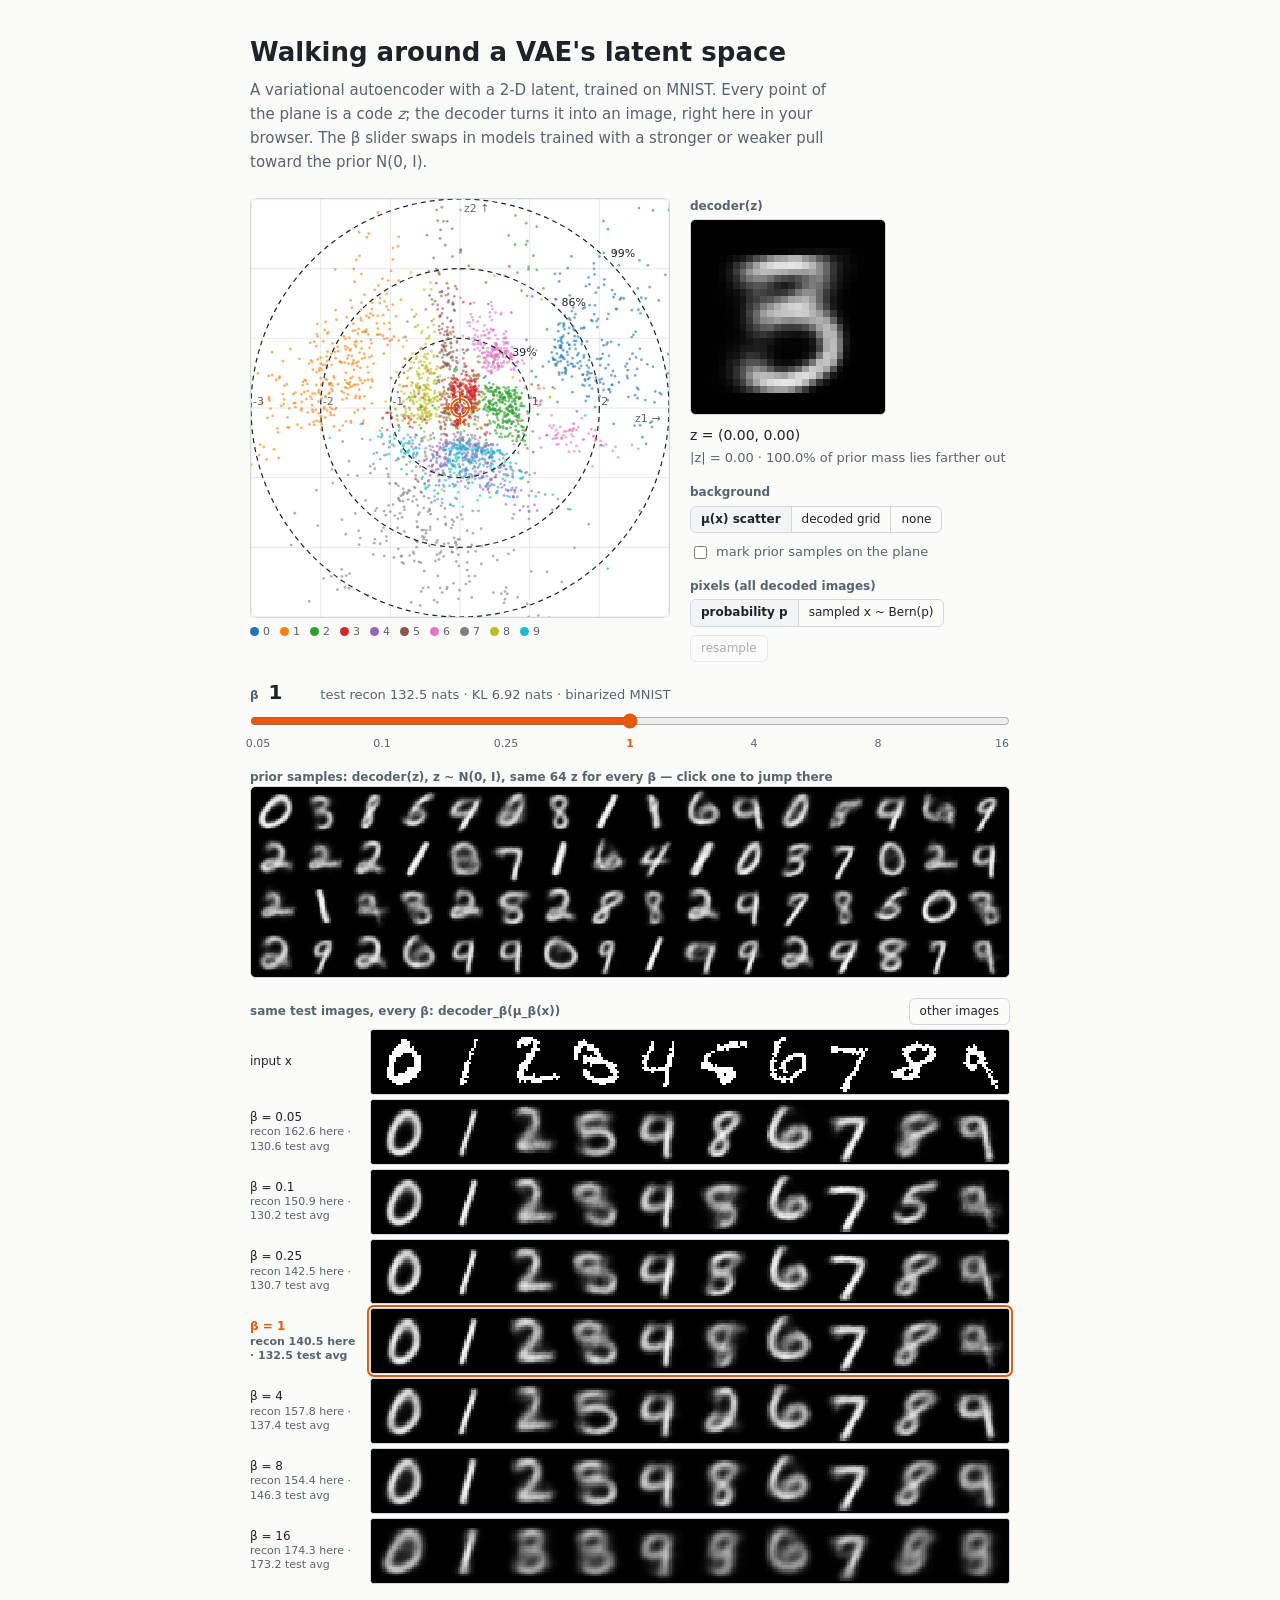
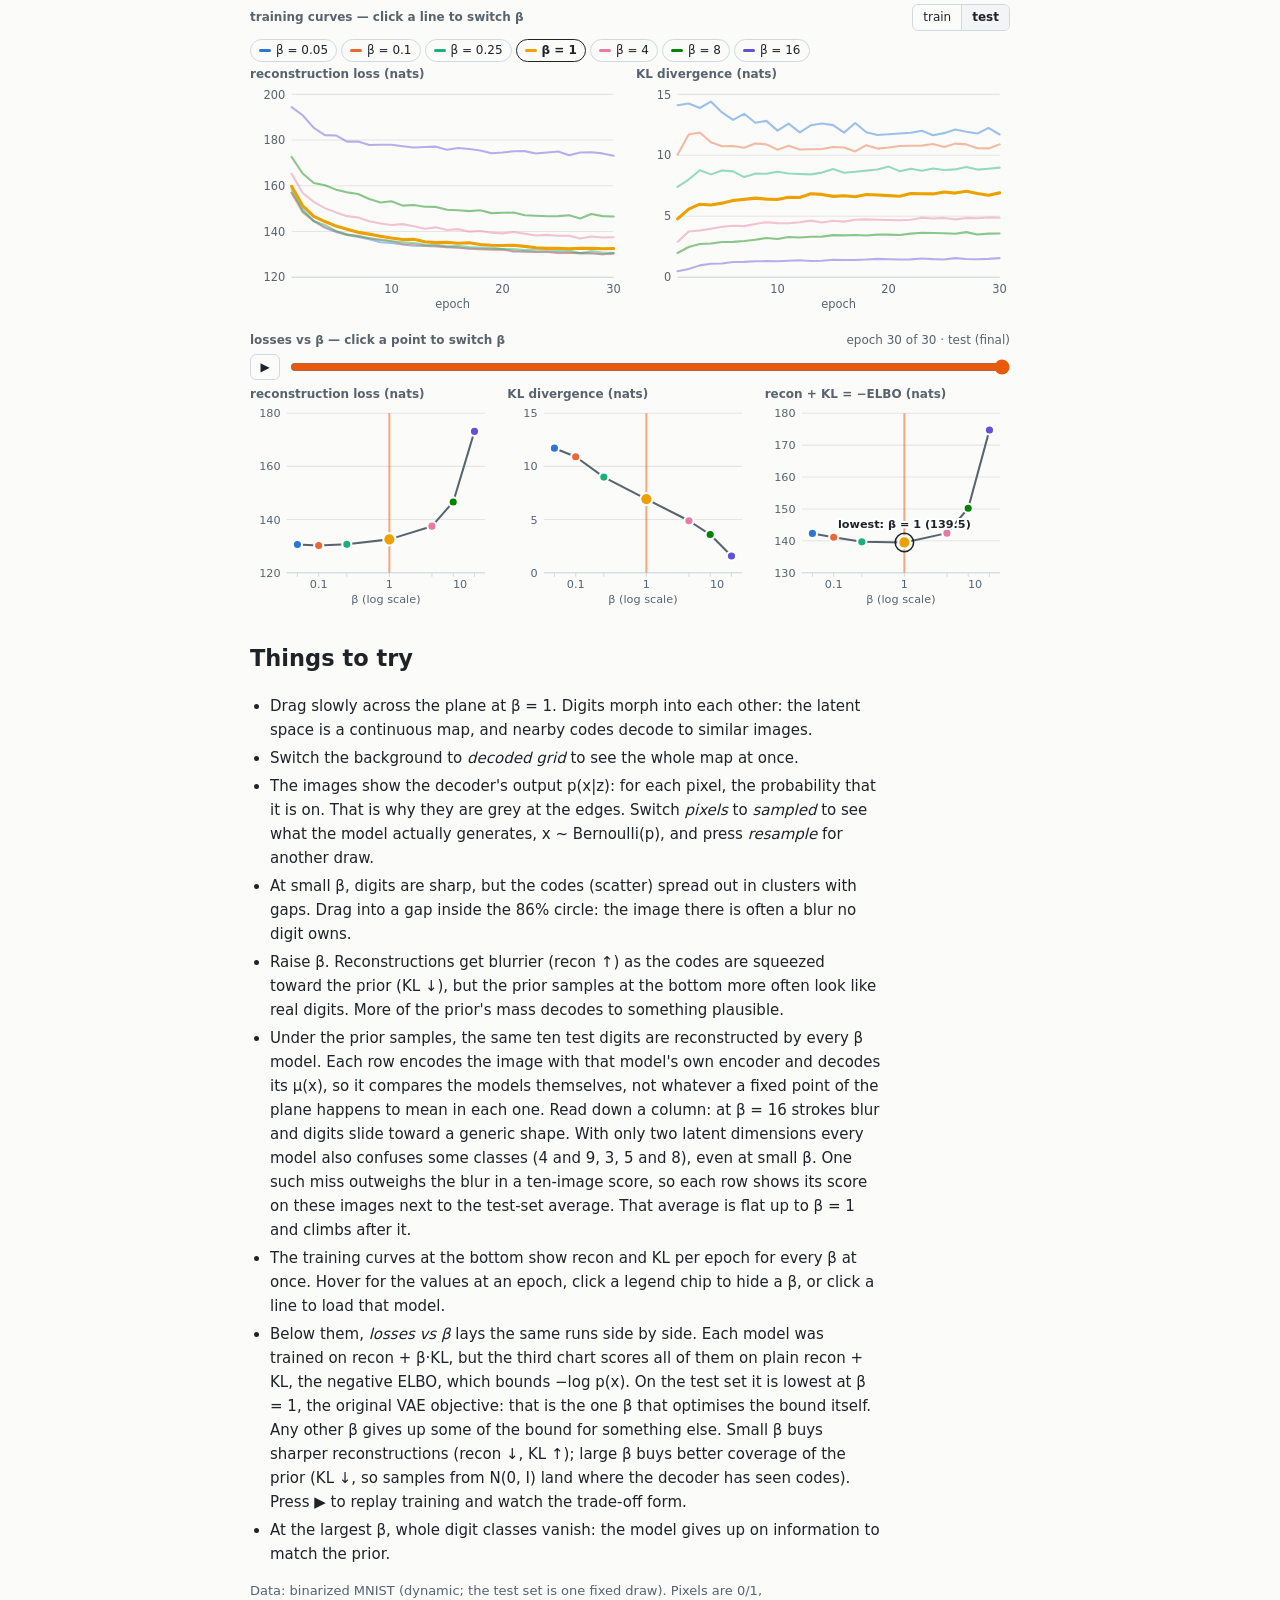
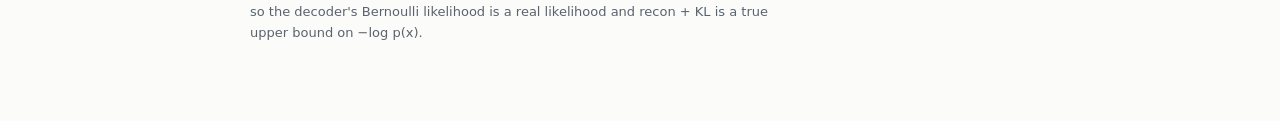
==== commit 3b3a0f7b: "feat: reconstruct the same test images under every beta A fixed point of the latent plane means diff" ====
--- a/docs/index.html
+++ b/docs/index.html
@@ -63,6 +63,13 @@
     <li>Raise β. Reconstructions get blurrier (recon ↑) as the codes are squeezed toward the prior
       (KL ↓), but the prior samples at the bottom more often look like real digits. More of the
       prior's mass decodes to something plausible.</li>
+    <li>Under the prior samples, the same ten test digits are reconstructed by every β model. Each
+      row encodes the image with that model's own encoder and decodes its μ(x), so it compares the
+      models themselves, not whatever a fixed point of the plane happens to mean in each one.
+      Read down a column: at β = 16 strokes blur and digits slide toward a generic shape. With only
+      two latent dimensions every model also confuses some classes (4 and 9, 3, 5 and 8), even at
+      small β. One such miss outweighs the blur in a ten-image score, so each row shows its score on
+      these images next to the test-set average. That average is flat up to β = 1 and climbs after it.</li>
     <li>The training curves at the bottom show recon and KL per epoch for every β at once. Hover for
       the values at an epoch, click a legend chip to hide a β, or click a line to load that model.</li>
     <li>Below them, <i>losses vs β</i> lays the same runs side by side. Each model was trained on
--- a/docs/latent_pad.css
+++ b/docs/latent_pad.css
@@ -68,6 +68,22 @@
 }
 .lp-ticks button.lp-on { color: var(--lp-accent); font-weight: 700; }
 
+.lp-recon { margin-top: 20px; }
+.lp-recon-row { display: grid; grid-template-columns: 112px minmax(0, 1fr); align-items: center; gap: 8px; margin-top: 4px; }
+.lp-recon-img {
+  display: block; width: 100%; image-rendering: pixelated; background: #000;
+  border-radius: 4px; border: 1px solid var(--lp-border);
+}
+.lp-recon-label {
+  display: flex; flex-direction: column; align-items: flex-start; font: inherit; font-size: 12px; line-height: 1.3;
+  padding: 0; border: 0; background: none; color: var(--lp-fg); text-align: left; cursor: pointer;
+  font-variant-numeric: tabular-nums;
+}
+span.lp-recon-label { cursor: default; }
+.lp-recon-label span { font-size: 11px; }
+.lp-recon-row.lp-on .lp-recon-label { color: var(--lp-accent); font-weight: 700; }
+.lp-recon-row.lp-on .lp-recon-img { outline: 2px solid var(--lp-accent); outline-offset: 1px; }
+
 .lp-curves { position: relative; margin-top: 20px; }
 .lp-curves-head { display: flex; align-items: center; justify-content: space-between; gap: 10px; flex-wrap: wrap; }
 .lp-curve-legend { display: flex; flex-wrap: wrap; gap: 4px; margin: 8px 0 4px; }
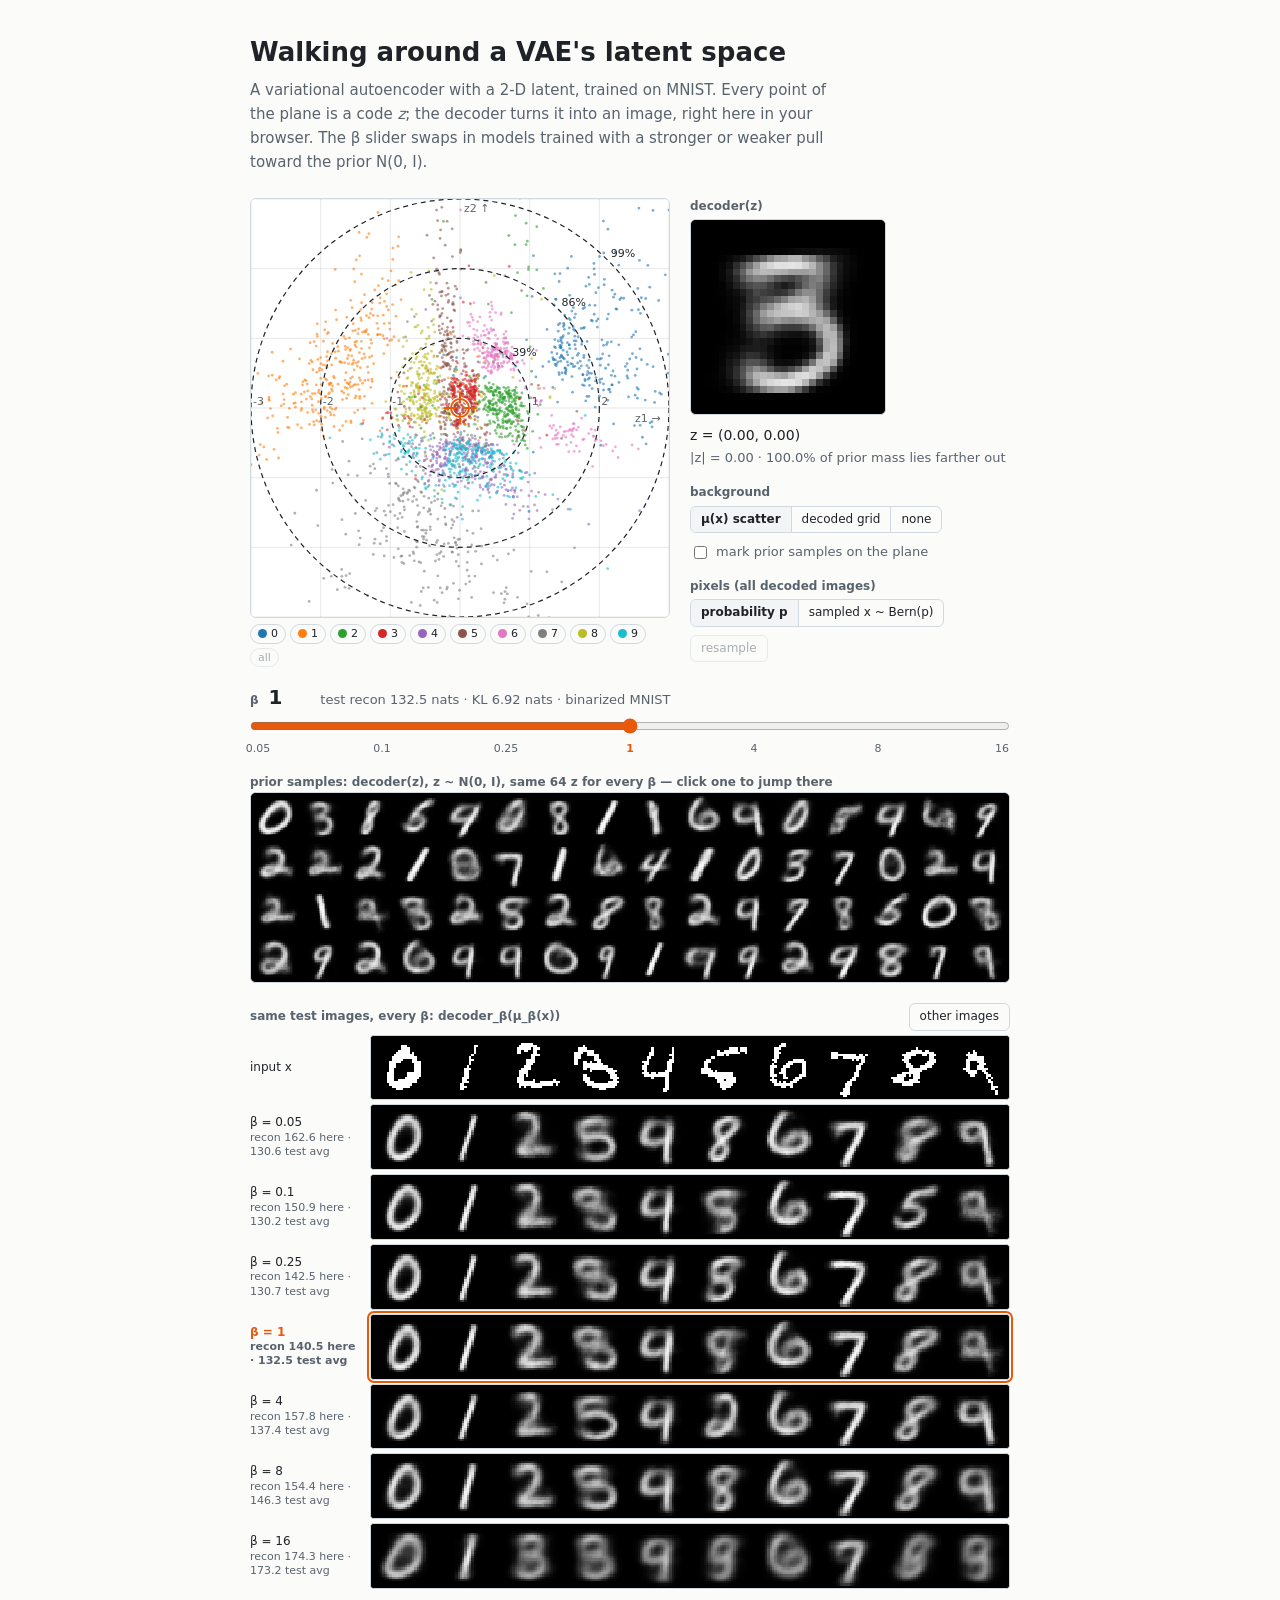
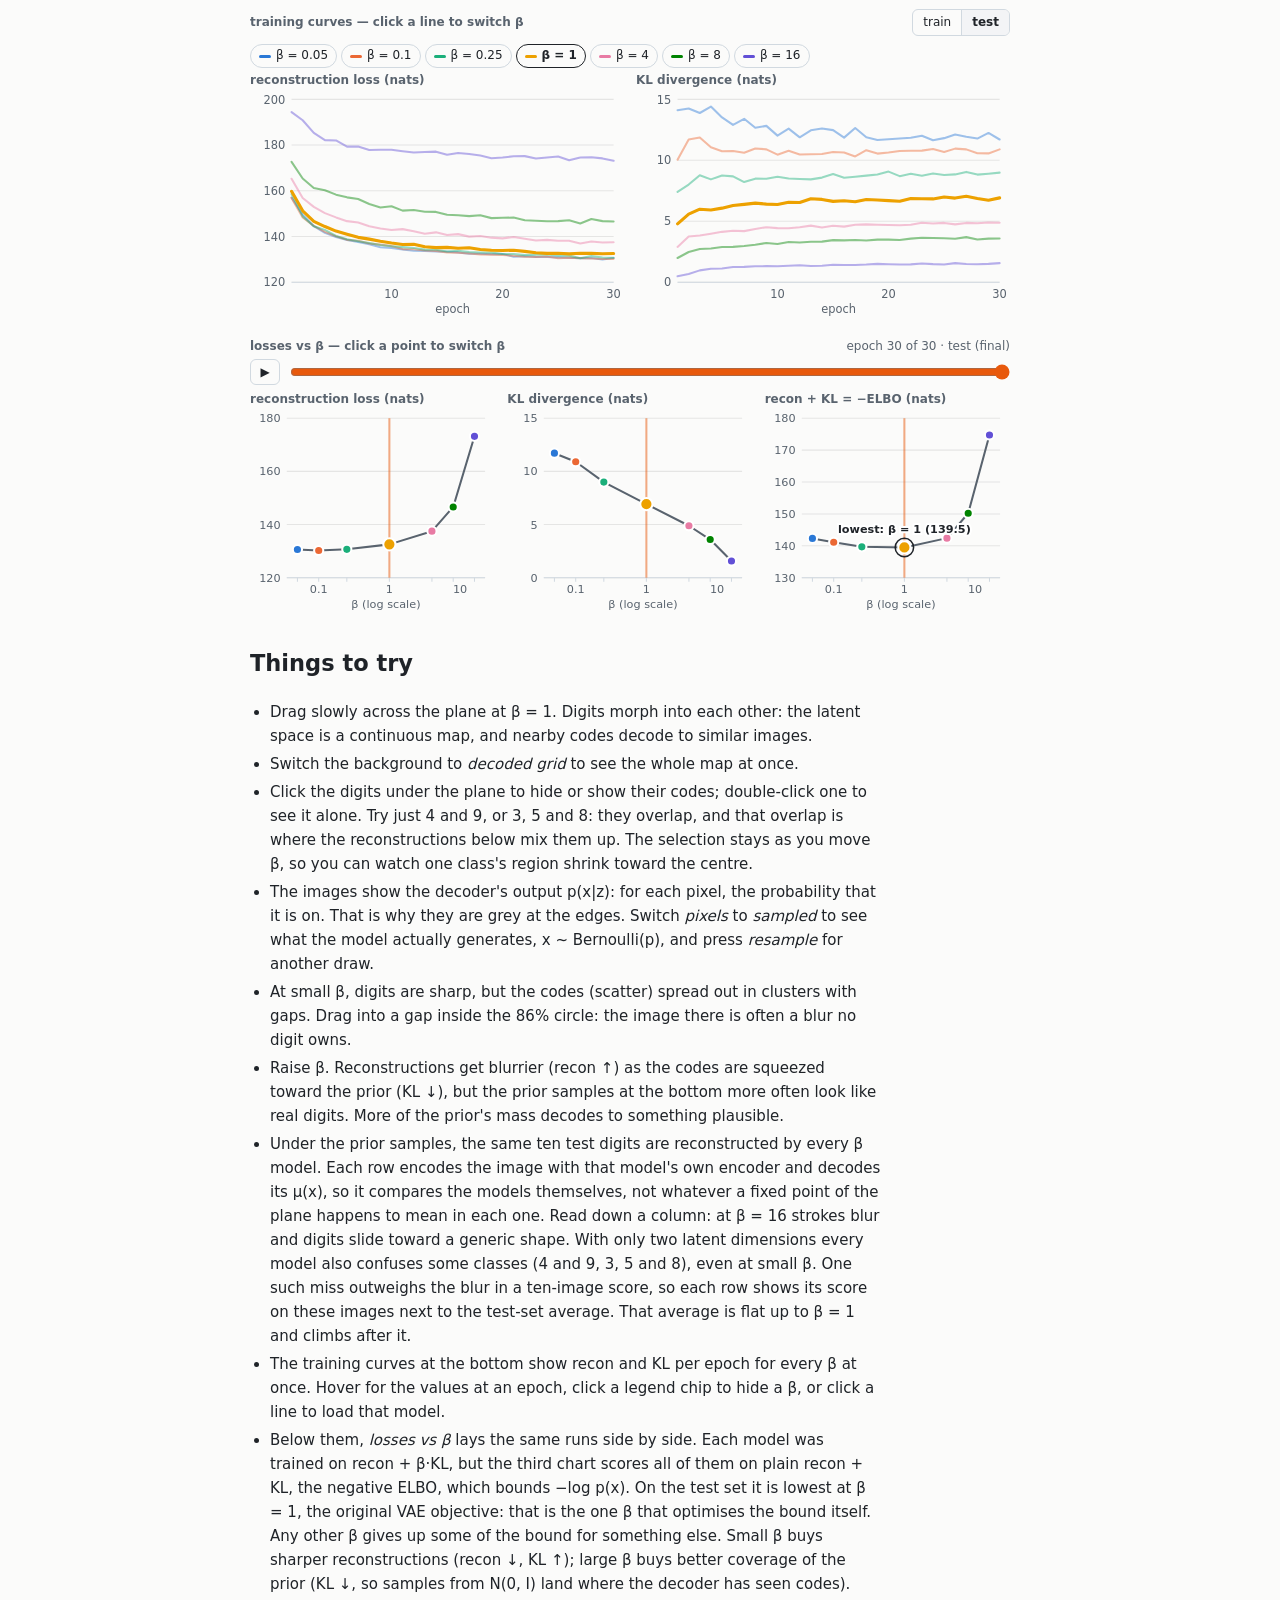
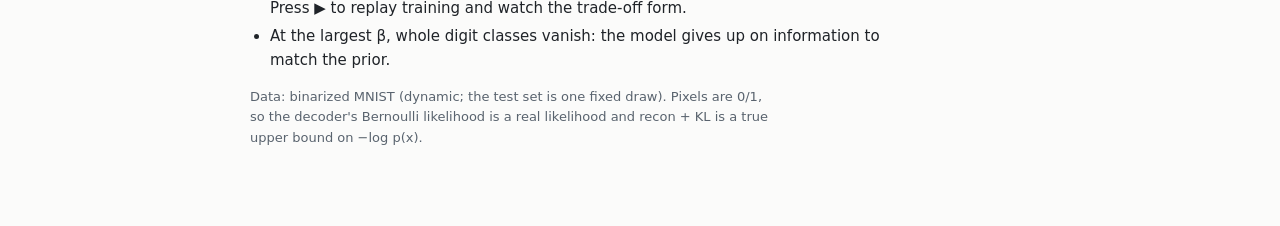
==== commit d5fe7d2a: "feat: per-digit toggles for the latent scatter The digit legend under the pad is now a set of switch" ====
--- a/docs/index.html
+++ b/docs/index.html
@@ -55,6 +55,10 @@
     <li>Drag slowly across the plane at β = 1. Digits morph into each other: the latent space is a
       continuous map, and nearby codes decode to similar images.</li>
     <li>Switch the background to <i>decoded grid</i> to see the whole map at once.</li>
+    <li>Click the digits under the plane to hide or show their codes; double-click one to see it alone.
+      Try just 4 and 9, or 3, 5 and 8: they overlap, and that overlap is where the reconstructions
+      below mix them up. The selection stays as you move β, so you can watch one class's region shrink
+      toward the centre.</li>
     <li>The images show the decoder's output p(x|z): for each pixel, the probability that it is on.
       That is why they are grey at the edges. Switch <i>pixels</i> to <i>sampled</i> to see what the
       model actually generates, x ~ Bernoulli(p), and press <i>resample</i> for another draw.</li>
--- a/docs/latent_pad.css
+++ b/docs/latent_pad.css
@@ -37,8 +37,16 @@
 .lp-muted { color: var(--lp-muted-fg); }
 .lp-z { font-variant-numeric: tabular-nums; font-size: 14px; margin-top: 6px; }
 
-.lp-legend { display: flex; flex-wrap: wrap; gap: 4px 10px; margin-top: 6px; font-size: 11px; color: var(--lp-muted-fg); }
-.lp-legend span { display: inline-flex; align-items: center; gap: 4px; }
+.lp-legend { display: flex; flex-wrap: wrap; gap: 4px; margin-top: 6px; }
+.lp-legend button {
+  display: inline-flex; align-items: center; gap: 4px; font: inherit; font-size: 11px; padding: 1px 7px;
+  border: 1px solid var(--lp-border); border-radius: 999px; background: transparent; color: var(--lp-fg);
+  cursor: pointer; font-variant-numeric: tabular-nums; user-select: none;
+}
+.lp-legend button:hover:not(:disabled) { background: var(--lp-surface); }
+.lp-legend button.lp-off { color: var(--lp-muted-fg); text-decoration: line-through; }
+.lp-legend button.lp-off i { opacity: 0.2; }
+.lp-legend .lp-legend-all:disabled { color: var(--lp-muted-fg); opacity: 0.5; cursor: default; }
 .lp-legend i { display: inline-block; width: 9px; height: 9px; border-radius: 50%; }
 
 .lp-seg { display: inline-flex; border: 1px solid var(--lp-border); border-radius: 6px; overflow: hidden; align-self: flex-start; }
